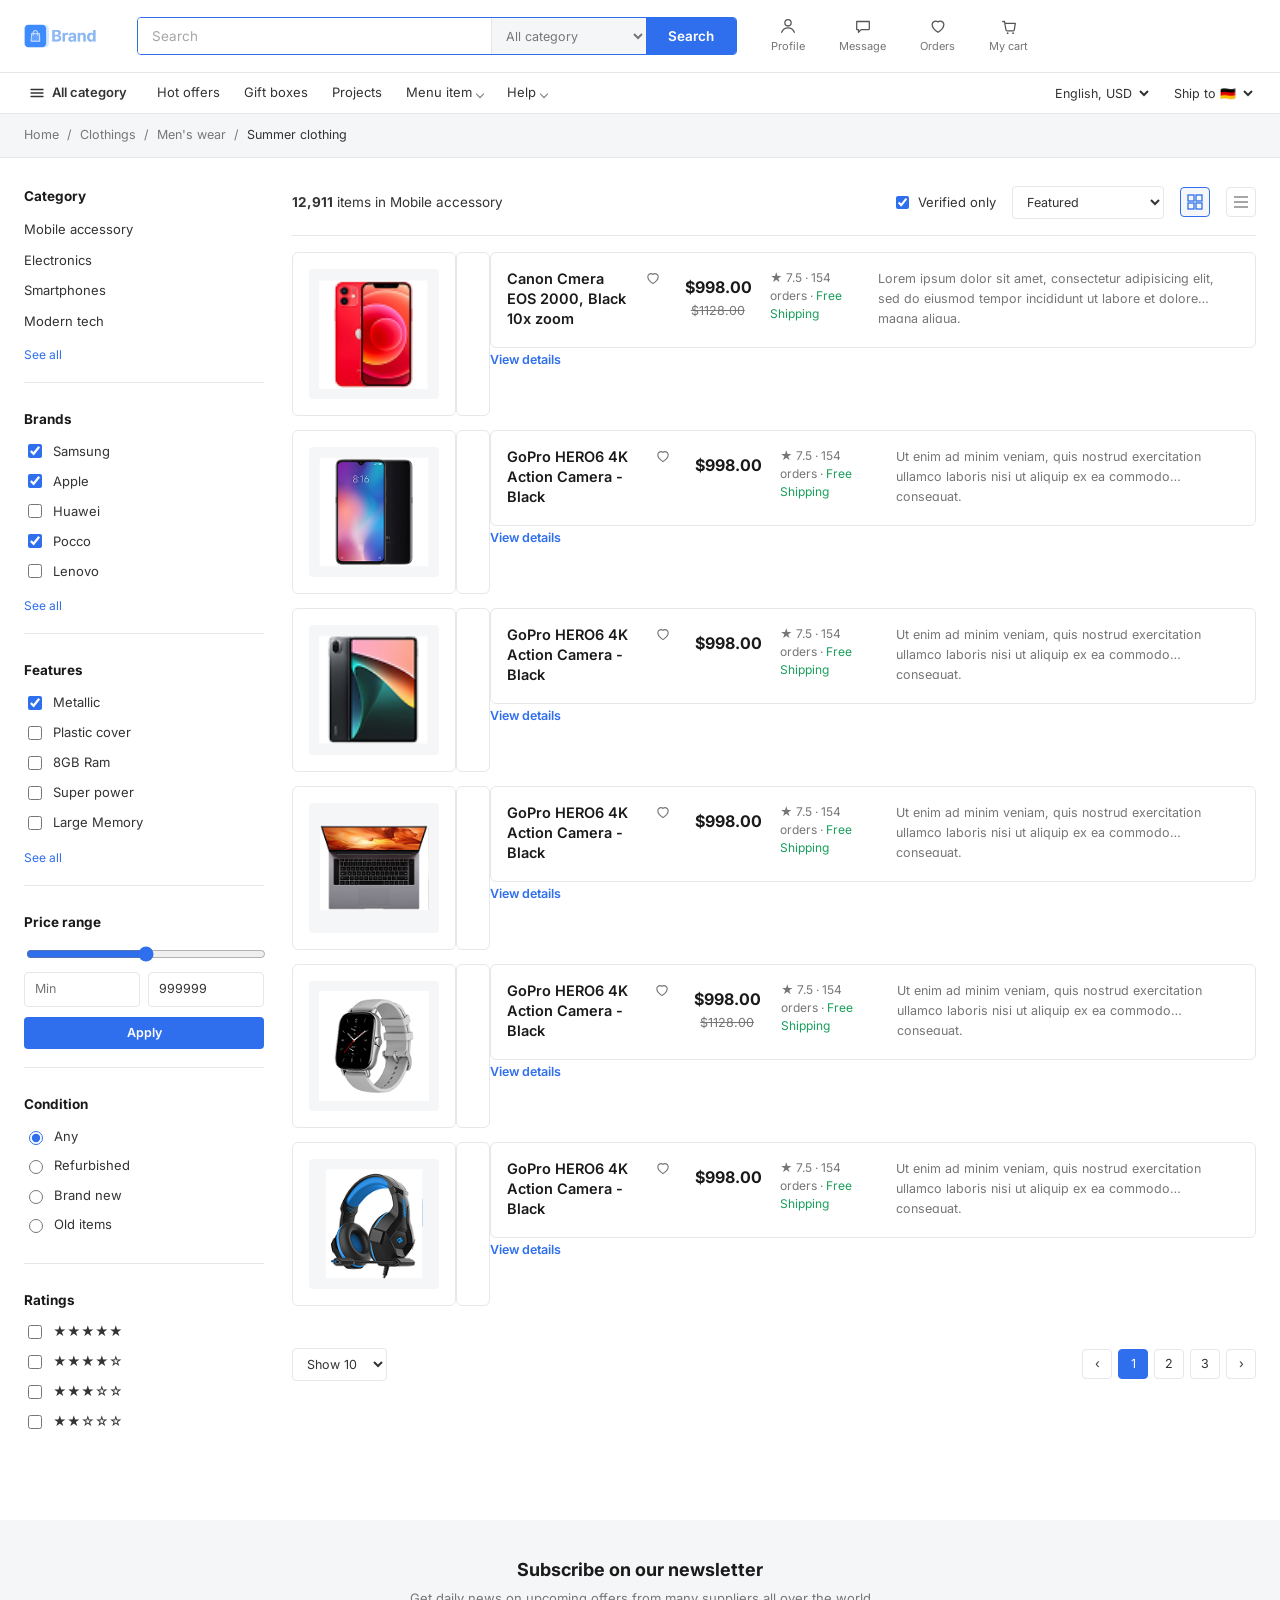
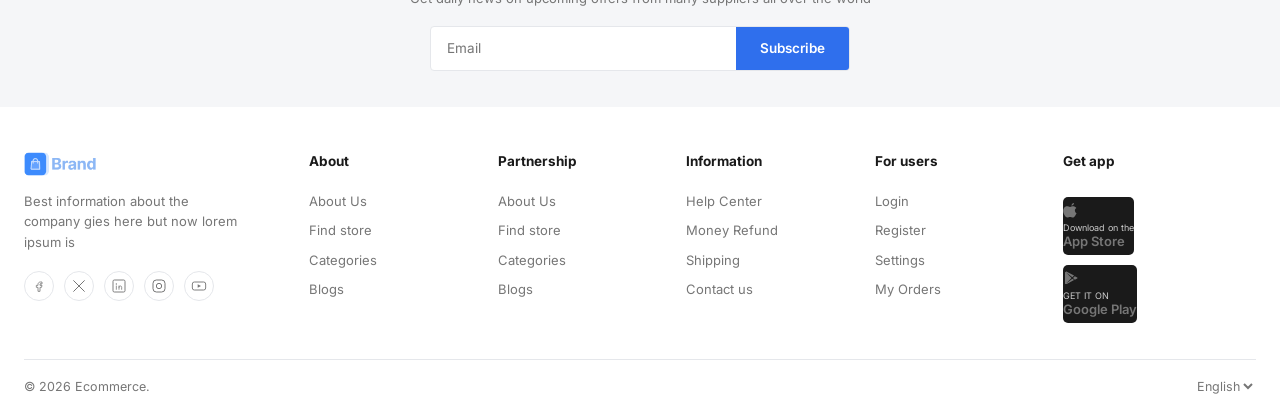
==== listing.html @ 930d9fb3 "my second upload from vs code" ====
<!DOCTYPE html>
<html lang="en">
<head>
  <meta charset="UTF-8" />
  <meta name="viewport" content="width=device-width, initial-scale=1.0" />
  <title>Mobile accessory — Brand</title>
  <link rel="preconnect" href="https://fonts.googleapis.com">
  <link rel="preconnect" href="https://fonts.gstatic.com" crossorigin>
  <link href="https://fonts.googleapis.com/css2?family=Inter:wght@400;500;600;700&display=swap" rel="stylesheet">
<link rel="stylesheet" href="css/reset.css" />
  <link rel="stylesheet" href="css/style.css" />
</head>
<body>

  <!-- ===================== HEADER ===================== -->
  <header class="site-header" id="siteHeader">

    <!-- Main bar: logo, search, account icons -->
    <div class="main-nav">
      <div class="container main-nav__inner">

        <a href="index.html" class="logo" aria-label="Brand home">
          <img src="assets/images/logo/logo.png" alt="Brand logo" class="logo__img" />
        </a>

        <form class="search-form" role="search" action="#" method="get">
          <input type="search" name="q" placeholder="Search" aria-label="Search products" />
          <select class="search-form__category" aria-label="Category">
            <option>All category</option>
            <option>Electronics</option>
            <option>Clothes and wear</option>
            <option>Home interiors</option>
            <option>Computer and tech</option>
          </select>
          <button type="submit" class="search-form__btn">Search</button>
        </form>

        <div class="nav-actions">
          <button class="account-link">
            <svg width="18" height="18" viewBox="0 0 20 20" fill="none"><circle cx="10" cy="6.5" r="3.5" stroke="currentColor" stroke-width="1.4"/><path d="M3 17c1.2-3.5 4-5 7-5s5.8 1.5 7 5" stroke="currentColor" stroke-width="1.4" stroke-linecap="round"/></svg>
            <span>Profile</span>
          </button>
          <button class="account-link">
            <svg width="18" height="18" viewBox="0 0 20 20" fill="none"><path d="M3 5h14v8a1 1 0 01-1 1H8l-3 3v-3H3V5z" stroke="currentColor" stroke-width="1.4" stroke-linejoin="round"/></svg>
            <span>Message</span>
          </button>
          <button class="account-link">
            <svg width="18" height="18" viewBox="0 0 20 20" fill="none"><path d="M10 17s-6.5-4.2-6.5-9A4 4 0 0110 5.5 4 4 0 0116.5 8c0 4.8-6.5 9-6.5 9z" stroke="currentColor" stroke-width="1.4" stroke-linejoin="round"/></svg>
            <span>Orders</span>
          </button>
          <button class="account-link">
            <svg width="18" height="18" viewBox="0 0 20 20" fill="none"><path d="M3 5h2l1.6 9.2a1.5 1.5 0 001.5 1.3h6.3a1.5 1.5 0 001.48-1.25L17 7H6" stroke="currentColor" stroke-width="1.4" stroke-linecap="round" stroke-linejoin="round"/><circle cx="8.5" cy="18" r="1" fill="currentColor"/><circle cx="14.5" cy="18" r="1" fill="currentColor"/></svg>
            <span>My cart</span>
          </button>

          <button class="hamburger" id="hamburgerBtn" aria-label="Open menu" aria-expanded="false">
            <span></span><span></span><span></span>
          </button>
        </div>

      </div>
    </div>

    <!-- Secondary bar: category menu, language, ship-to -->
    <div class="sub-nav">
      <div class="container sub-nav__inner">
        <nav class="sub-nav__left" aria-label="Secondary">
          <button class="all-category-btn">
            <svg width="14" height="14" viewBox="0 0 14 14" fill="none"><path d="M1 3.5h12M1 7h12M1 10.5h12" stroke="currentColor" stroke-width="1.3" stroke-linecap="round"/></svg>
            All category
          </button>
          <a href="#">Hot offers</a>
          <a href="#">Gift boxes</a>
          <a href="#">Projects</a>
          <a href="#" class="has-caret">Menu item</a>
          <a href="#" class="has-caret">Help</a>
        </nav>
        <div class="sub-nav__right">
          <select class="sub-nav__select" aria-label="Language and currency">
            <option>English, USD</option>
            <option>French, EUR</option>
            <option>Urdu, PKR</option>
          </select>
          <select class="sub-nav__select" aria-label="Ship to">
            <option>Ship to 🇩🇪</option>
            <option>Ship to 🇺🇸</option>
            <option>Ship to 🇵🇰</option>
          </select>
        </div>
      </div>
    </div>
  </header>

  <!-- Mobile / off-canvas menu -->
  <div class="mobile-menu" id="mobileMenu">
    <div class="mobile-menu__header">
      <img src="assets/images/logo/logo.png" alt="Brand logo" class="logo__img" />
      <button class="icon-btn" id="closeMobileMenu" aria-label="Close menu">
        <svg width="20" height="20" viewBox="0 0 20 20"><path d="M4 4l12 12M16 4L4 16" stroke="currentColor" stroke-width="1.6" stroke-linecap="round"/></svg>
      </button>
    </div>
    <nav class="mobile-menu__nav">
      <a href="#">All category</a>
      <a href="#">Hot offers</a>
      <a href="#">Gift boxes</a>
      <a href="#">Projects</a>
      <a href="#">Menu item</a>
      <a href="#">Help</a>
    </nav>
  </div>
  <div class="overlay" id="overlay"></div>

  <!-- ===================== BREADCRUMB ===================== -->
  <div class="breadcrumb-bar">
    <div class="container">
      <nav class="breadcrumb" aria-label="Breadcrumb">
        <a href="index.html">Home</a>
        <span>/</span>
        <a href="#">Clothings</a>
        <span>/</span>
        <a href="#">Men's wear</a>
        <span>/</span>
        <span class="is-current">Summer clothing</span>
      </nav>
    </div>
  </div>

  <!-- ===================== LISTING ===================== -->
  <main>
    <section class="listing">
      <div class="container listing__grid">

        <!-- ===== FILTER SIDEBAR ===== -->
        <aside class="filters">

          <div class="filter-group">
            <div class="filter-group__head">
              <h4>Category</h4>
            </div>
            <ul class="filter-list">
              <li><a href="#">Mobile accessory</a></li>
              <li><a href="#">Electronics</a></li>
              <li><a href="#">Smartphones</a></li>
              <li><a href="#">Modern tech</a></li>
            </ul>
            <a href="#" class="filter-seeall">See all</a>
          </div>

          <div class="filter-group">
            <div class="filter-group__head">
              <h4>Brands</h4>
            </div>
            <label class="filter-check"><input type="checkbox" checked /> Samsung</label>
            <label class="filter-check"><input type="checkbox" checked /> Apple</label>
            <label class="filter-check"><input type="checkbox" /> Huawei</label>
            <label class="filter-check"><input type="checkbox" checked /> Pocco</label>
            <label class="filter-check"><input type="checkbox" /> Lenovo</label>
            <a href="#" class="filter-seeall">See all</a>
          </div>

          <div class="filter-group">
            <div class="filter-group__head">
              <h4>Features</h4>
            </div>
            <label class="filter-check"><input type="checkbox" checked /> Metallic</label>
            <label class="filter-check"><input type="checkbox" /> Plastic cover</label>
            <label class="filter-check"><input type="checkbox" /> 8GB Ram</label>
            <label class="filter-check"><input type="checkbox" /> Super power</label>
            <label class="filter-check"><input type="checkbox" /> Large Memory</label>
            <a href="#" class="filter-seeall">See all</a>
          </div>

          <div class="filter-group">
            <div class="filter-group__head">
              <h4>Price range</h4>
            </div>
            <input type="range" class="filter-range" min="0" max="999999" />
            <div class="filter-price-inputs">
              <input type="text" placeholder="Min" />
              <input type="text" placeholder="Max" value="999999" />
            </div>
            <button class="btn btn--primary btn--block btn--sm">Apply</button>
          </div>

          <div class="filter-group">
            <div class="filter-group__head"><h4>Condition</h4></div>
            <label class="filter-radio"><input type="radio" name="condition" checked /> Any</label>
            <label class="filter-radio"><input type="radio" name="condition" /> Refurbished</label>
            <label class="filter-radio"><input type="radio" name="condition" /> Brand new</label>
            <label class="filter-radio"><input type="radio" name="condition" /> Old items</label>
          </div>

          <div class="filter-group">
            <div class="filter-group__head"><h4>Ratings</h4></div>
            <label class="filter-check"><input type="checkbox" /> ★★★★★</label>
            <label class="filter-check"><input type="checkbox" /> ★★★★☆</label>
            <label class="filter-check"><input type="checkbox" /> ★★★☆☆</label>
            <label class="filter-check"><input type="checkbox" /> ★★☆☆☆</label>
          </div>

        </aside>

        <!-- ===== RESULTS ===== -->
        <div class="listing__results">

          <div class="results-toolbar">
            <p class="results-toolbar__count"><strong>12,911</strong> items in Mobile accessory</p>
            <div class="results-toolbar__controls">
              <label class="results-toolbar__verified">
                <input type="checkbox" checked /> Verified only
              </label>
              <select class="results-toolbar__sort" aria-label="Sort by">
                <option>Featured</option>
                <option>Price: Low to High</option>
                <option>Price: High to Low</option>
                <option>Newest</option>
              </select>
              <button class="view-toggle view-toggle--active" aria-label="Grid view">
                <svg width="16" height="16" viewBox="0 0 16 16" fill="none"><rect x="1" y="1" width="6" height="6" stroke="currentColor" stroke-width="1.3"/><rect x="9" y="1" width="6" height="6" stroke="currentColor" stroke-width="1.3"/><rect x="1" y="9" width="6" height="6" stroke="currentColor" stroke-width="1.3"/><rect x="9" y="9" width="6" height="6" stroke="currentColor" stroke-width="1.3"/></svg>
              </button>
              <button class="view-toggle" aria-label="List view">
                <svg width="16" height="16" viewBox="0 0 16 16" fill="none"><line x1="1" y1="3" x2="15" y2="3" stroke="currentColor" stroke-width="1.3"/><line x1="1" y1="8" x2="15" y2="8" stroke="currentColor" stroke-width="1.3"/><line x1="1" y1="13" x2="15" y2="13" stroke="currentColor" stroke-width="1.3"/></svg>
              </button>
            </div>
          </div>

          <div class="listing-items">

<div class='card1'>
<div>
            <a href="product.html" class="listing-card">
              <img src="assets/images/products/tech/image-33.png" alt="Canon Cmera EOS 2000, Black 10x zoom" />
</div>


              <div class="listing-card__body">
                <div class="listing-card__top">
                  <h3>Canon Cmera EOS 2000, Black 10x zoom</h3>
                  <button class="wishlist-btn" aria-label="Save to wishlist">
                    <svg width="16" height="16" viewBox="0 0 20 20" fill="none"><path d="M10 17s-6.5-4.2-6.5-9A4 4 0 0110 5.5 4 4 0 0116.5 8c0 4.8-6.5 9-6.5 9z" stroke="currentColor" stroke-width="1.4"/></svg>
                  </button>
                </div>
                <p class="listing-card__price"><span class="now">$998.00</span> <span class="was">$1128.00</span></p>
                <p class="listing-card__meta">★ 7.5 · 154 orders · <span class="free-ship">Free Shipping</span></p>
                <p class="listing-card__desc">Lorem ipsum dolor sit amet, consectetur adipisicing elit, sed do eiusmod tempor incididunt ut labore et dolore magna aliqua.</p>
                <a href="product.html" class="listing-card__link">View details</a>
              </div>
            </a>
</div>



<div class='card1'>
<div>

            <a href="product.html" class="listing-card">
              <img src="assets/images/products/tech/image-23.png" alt="GoPro HERO6 4K Action Camera - Black" />

</div>
              <div class="listing-card__body">
                <div class="listing-card__top">
                  <h3>GoPro HERO6 4K Action Camera - Black</h3>
                  <button class="wishlist-btn" aria-label="Save to wishlist">
                    <svg width="16" height="16" viewBox="0 0 20 20" fill="none"><path d="M10 17s-6.5-4.2-6.5-9A4 4 0 0110 5.5 4 4 0 0116.5 8c0 4.8-6.5 9-6.5 9z" stroke="currentColor" stroke-width="1.4"/></svg>
                  </button>
                </div>
                <p class="listing-card__price"><span class="now">$998.00</span></p>
                <p class="listing-card__meta">★ 7.5 · 154 orders · <span class="free-ship">Free Shipping</span></p>
                <p class="listing-card__desc">Ut enim ad minim veniam, quis nostrud exercitation ullamco laboris nisi ut aliquip ex ea commodo consequat.</p>
                <a href="product.html" class="listing-card__link">View details</a>
              </div>
            </a>

</div>


<div class='card1'>
<div>
            <a href="product.html" class="listing-card">
              <img src="assets/images/products/tech/image-32.png" alt="GoPro HERO6 4K Action Camera - Black" />

</div>
              <div class="listing-card__body">
                <div class="listing-card__top">
                  <h3>GoPro HERO6 4K Action Camera - Black</h3>
                  <button class="wishlist-btn" aria-label="Save to wishlist">
                    <svg width="16" height="16" viewBox="0 0 20 20" fill="none"><path d="M10 17s-6.5-4.2-6.5-9A4 4 0 0110 5.5 4 4 0 0116.5 8c0 4.8-6.5 9-6.5 9z" stroke="currentColor" stroke-width="1.4"/></svg>
                  </button>
                </div>
                <p class="listing-card__price"><span class="now">$998.00</span></p>
                <p class="listing-card__meta">★ 7.5 · 154 orders · <span class="free-ship">Free Shipping</span></p>
                <p class="listing-card__desc">Ut enim ad minim veniam, quis nostrud exercitation ullamco laboris nisi ut aliquip ex ea commodo consequat.</p>
                <a href="product.html" class="listing-card__link">View details</a>
              </div>
            </a>

</div>


<div class='card1'>
<div>

            <a href="product.html" class="listing-card">
              <img src="assets/images/products/tech/image-34.png" alt="GoPro HERO6 4K Action Camera - Black" />

</div>
              <div class="listing-card__body">
                <div class="listing-card__top">
                  <h3>GoPro HERO6 4K Action Camera - Black</h3>
                  <button class="wishlist-btn" aria-label="Save to wishlist">
                    <svg width="16" height="16" viewBox="0 0 20 20" fill="none"><path d="M10 17s-6.5-4.2-6.5-9A4 4 0 0110 5.5 4 4 0 0116.5 8c0 4.8-6.5 9-6.5 9z" stroke="currentColor" stroke-width="1.4"/></svg>
                  </button>
                </div>
                <p class="listing-card__price"><span class="now">$998.00</span></p>
                <p class="listing-card__meta">★ 7.5 · 154 orders · <span class="free-ship">Free Shipping</span></p>
                <p class="listing-card__desc">Ut enim ad minim veniam, quis nostrud exercitation ullamco laboris nisi ut aliquip ex ea commodo consequat.</p>
                <a href="product.html" class="listing-card__link">View details</a>
              </div>
            </a>

        </div>


        <div class='card1'>
<div>

            <a href="product.html" class="listing-card">
              <img src="assets/images/products/tech/8.png" alt="GoPro HERO6 4K Action Camera - Black" />

              </div>
              <div class="listing-card__body">
                <div class="listing-card__top">
                  <h3>GoPro HERO6 4K Action Camera - Black</h3>
                  <button class="wishlist-btn" aria-label="Save to wishlist">
                    <svg width="16" height="16" viewBox="0 0 20 20" fill="none"><path d="M10 17s-6.5-4.2-6.5-9A4 4 0 0110 5.5 4 4 0 0116.5 8c0 4.8-6.5 9-6.5 9z" stroke="currentColor" stroke-width="1.4"/></svg>
                  </button>
                </div>
                <p class="listing-card__price"><span class="now">$998.00</span> <span class="was">$1128.00</span></p>
                <p class="listing-card__meta">★ 7.5 · 154 orders · <span class="free-ship">Free Shipping</span></p>
                <p class="listing-card__desc">Ut enim ad minim veniam, quis nostrud exercitation ullamco laboris nisi ut aliquip ex ea commodo consequat.</p>
                <a href="product.html" class="listing-card__link">View details</a>
              </div>
            </a>
            </div>

            <div class='card1'>
<div>

            <a href="product.html" class="listing-card">
              <img src="assets/images/products/tech/image-29.png" alt="GoPro HERO6 4K Action Camera - Black" />
              </div>
              <div class="listing-card__body">
                <div class="listing-card__top">
                  <h3>GoPro HERO6 4K Action Camera - Black</h3>
                  <button class="wishlist-btn" aria-label="Save to wishlist">
                    <svg width="16" height="16" viewBox="0 0 20 20" fill="none"><path d="M10 17s-6.5-4.2-6.5-9A4 4 0 0110 5.5 4 4 0 0116.5 8c0 4.8-6.5 9-6.5 9z" stroke="currentColor" stroke-width="1.4"/></svg>
                  </button>
                </div>
                <p class="listing-card__price"><span class="now">$998.00</span></p>
                <p class="listing-card__meta">★ 7.5 · 154 orders · <span class="free-ship">Free Shipping</span></p>
                <p class="listing-card__desc">Ut enim ad minim veniam, quis nostrud exercitation ullamco laboris nisi ut aliquip ex ea commodo consequat.</p>
                <a href="product.html" class="listing-card__link">View details</a>
              </div>
            </a>

          </div>

          <nav class="pagination" aria-label="Pagination">
            <select class="pagination__show" aria-label="Items per page">
              <option>Show 10</option>
              <option>Show 20</option>
              <option>Show 50</option>
            </select>
            <div class="pagination__pages">
              <button aria-label="Previous page">&lsaquo;</button>
              <button class="is-active">1</button>
              <button>2</button>
              <button>3</button>
              <button aria-label="Next page">&rsaquo;</button>
            </div>
          </nav>

        </div>

      </div>
    </section>
  </main>

  <!-- ===================== FOOTER ===================== -->
  <footer class="site-footer">

    <div class="newsletter-band">
      <div class="container newsletter-band__inner">
        <h3>Subscribe on our newsletter</h3>
        <p>Get daily news on upcoming offers from many suppliers all over the world</p>
        <form class="newsletter-form" action="#" method="post">
          <input type="email" name="email" placeholder="Email" aria-label="Email address" required />
          <button type="submit">Subscribe</button>
        </form>
      </div>
    </div>

    <div class="container">
      <div class="footer-grid">

        <div class="footer-col footer-col--brand">
          <img src="assets/images/logo/logo.png" alt="Brand logo" class="logo__img" />
          <p>Best information about the company gies here but now lorem ipsum is</p>
          <div class="social-row">
            <a href="#" aria-label="Facebook">
              <svg width="16" height="16" viewBox="0 0 24 24" fill="none"><path d="M14 9h2.5V6H14c-1.93 0-3.5 1.57-3.5 3.5V11H8v3h2.5v6h3v-6h2.3l.7-3h-3v-1.5c0-.55.45-1 1-1z" stroke="currentColor" stroke-width="1.2" stroke-linejoin="round"/></svg>
            </a>
            <a href="#" aria-label="Twitter">
              <svg width="16" height="16" viewBox="0 0 24 24" fill="none"><path d="M4 4l16 16M20 4L4 20" stroke="currentColor" stroke-width="1.5" stroke-linecap="round"/></svg>
            </a>
            <a href="#" aria-label="LinkedIn">
              <svg width="16" height="16" viewBox="0 0 24 24" fill="none"><rect x="3" y="3" width="18" height="18" rx="2" stroke="currentColor" stroke-width="1.4"/><circle cx="8" cy="9" r="1" fill="currentColor"/><path d="M8 12v5M12 12v5M12 14c0-1.5 1-2 2-2s2 .5 2 2v3" stroke="currentColor" stroke-width="1.2" stroke-linecap="round"/></svg>
            </a>
            <a href="#" aria-label="Instagram">
              <svg width="16" height="16" viewBox="0 0 24 24" fill="none"><rect x="3" y="3" width="18" height="18" rx="5" stroke="currentColor" stroke-width="1.5"/><circle cx="12" cy="12" r="4" stroke="currentColor" stroke-width="1.5"/></svg>
            </a>
            <a href="#" aria-label="YouTube">
              <svg width="16" height="16" viewBox="0 0 24 24" fill="none"><rect x="2" y="6" width="20" height="12" rx="3" stroke="currentColor" stroke-width="1.4"/><path d="M10 9.5l5 2.5-5 2.5z" fill="currentColor"/></svg>
            </a>
          </div>
        </div>

        <div class="footer-col">
          <h4>About</h4>
          <a href="#">About Us</a>
          <a href="#">Find store</a>
          <a href="#">Categories</a>
          <a href="#">Blogs</a>
        </div>

        <div class="footer-col">
          <h4>Partnership</h4>
          <a href="#">About Us</a>
          <a href="#">Find store</a>
          <a href="#">Categories</a>
          <a href="#">Blogs</a>
        </div>

        <div class="footer-col">
          <h4>Information</h4>
          <a href="#">Help Center</a>
          <a href="#">Money Refund</a>
          <a href="#">Shipping</a>
          <a href="#">Contact us</a>
        </div>

        <div class="footer-col">
          <h4>For users</h4>
          <a href="#">Login</a>
          <a href="#">Register</a>
          <a href="#">Settings</a>
          <a href="#">My Orders</a>
        </div>

        <div class="footer-col footer-col--app">
          <h4>Get app</h4>
          <a href="#" class="app-badge">
            <svg width="16" height="16" viewBox="0 0 24 24" fill="currentColor"><path d="M16.5 1.5c.1 1-.3 2-1 2.7-.6.8-1.7 1.4-2.7 1.3-.1-1 .4-2 1-2.7.7-.8 1.8-1.3 2.7-1.3zM20 17.4c-.5 1.2-.8 1.7-1.5 2.7-1 1.5-2.3 3.3-4 3.3-1.5 0-1.9-1-3.9-1s-2.5 1-4 1c-1.7 0-3-1.7-4-3.1-2.7-4-3-8.6-1.3-11.1 1.2-1.8 3-2.8 4.8-2.8 1.8 0 3 1 4.5 1s2.5-1.2 4.7-1c1.4.1 3.6.6 4.8 2.7-3.4 1.9-2.9 6.4.9 8.3z"/></svg>
            <div><span>Download on the</span><strong>App Store</strong></div>
          </a>
          <a href="#" class="app-badge">
            <svg width="16" height="16" viewBox="0 0 24 24" fill="currentColor"><path d="M3.6 2.6c-.4.3-.6.8-.6 1.4v16c0 .6.2 1.1.6 1.4l9.2-9.4-9.2-9.4zM15 12l2.7-2.7 3.6 2c.7.4.7 1 0 1.4l-3.6 2L15 12zM4.3 3.3L14 11l2.6-2.6L5.7 2.6c-.5-.3-1-.2-1.4.2v.5zM4.3 20.7c.4.4.9.5 1.4.2l10.9-5.8L14 13l-9.7 7.7z"/></svg>
            <div><span>GET IT ON</span><strong>Google Play</strong></div>
          </a>
        </div>

      </div>

      <div class="footer-bottom">
        <p>&copy; 2026 Ecommerce.</p>
        <select class="footer-bottom__lang" aria-label="Language">
          <option>English</option>
          <option>French</option>
          <option>Urdu</option>
        </select>
      </div>
    </div>

  </footer>

  <script src="js/main.js"></script>
</body>
</html>
---- css/style.css ----
/* =====================================================
   DESIGN TOKENS — matched to Figma (blue B2B marketplace style)
===================================================== */
:root {
  --color-blue:        #2F6FED;   /* primary brand blue */
  --color-blue-dark:    #1F54C2;
  --color-ink:           #1A1A1A;
  --color-text:           #333333;
  --color-muted:            #767676;
  --color-line:              #E5E7EB;
  --color-bg:                  #FFFFFF;
  --color-bg-soft:               #F5F6F8;
  --color-orange:                  #FF7A30;

  --font-body: 'Inter', -apple-system, BlinkMacSystemFont, sans-serif;

  --container-w: 1280px;
}

body {
  font-family: var(--font-body);
  background: var(--color-bg);
  color: var(--color-text);
  font-size: 14px;
  line-height: 1.5;
}

.container {
  max-width: var(--container-w);
  margin: 0 auto;
  padding: 0 24px;
}

/* =====================================================
   HEADER — MAIN BAR
===================================================== */
.site-header {
  position: sticky;
  top: 0;
  z-index: 100;
  background: var(--color-bg);
}

.main-nav {
  border-bottom: 1px solid var(--color-line);
}
.main-nav__inner {
  height: 72px;
  display: flex;
  align-items: center;
  gap: 28px;
}

.logo__img { height: 26px; width: auto; display: block; }

/* Search form — logo-attached pill: input | category select | search button */
.search-form {
  flex: 1;
  max-width: 600px;
  display: flex;
  align-items: stretch;
  height: 38px;
  border: 1.5px solid var(--color-blue);
  border-radius: 4px;
  overflow: hidden;
}
.search-form input {
  flex: 1;
  padding: 0 14px;
  border: none;
  font-size: 13.5px;
  background: var(--color-bg);
}
.search-form input::placeholder { color: #A6A6A6; }
.search-form__category {
  border: none;
  border-left: 1px solid var(--color-line);
  background: var(--color-bg-soft);
  padding: 0 10px;
  font-size: 12.5px;
  color: var(--color-muted);
  min-width: 110px;
}
.search-form__btn {
  background: var(--color-blue);
  color: #fff;
  font-weight: 600;
  font-size: 13.5px;
  padding: 0 22px;
  transition: background 0.15s;
}
.search-form__btn:hover { background: var(--color-blue-dark); }

/* Account icons row */
.nav-actions {
  display: flex;
  align-items: center;
  gap: 22px;
  flex-shrink: 0;
}
.account-link {
  display: flex;
  flex-direction: column;
  align-items: center;
  gap: 3px;
  color: var(--color-text);
}
.account-link svg { color: #555; }
.account-link span {
  font-size: 11px;
  color: var(--color-muted);
  white-space: nowrap;
}
.account-link:hover svg,
.account-link:hover span { color: var(--color-blue); }

.hamburger {
  display: none;
  flex-direction: column;
  justify-content: center;
  gap: 5px;
  width: 32px;
  height: 32px;
}
.hamburger span {
  display: block;
  width: 20px;
  height: 1.6px;
  background: var(--color-ink);
  margin: 0 auto;
}

/* =====================================================
   HEADER — SUB NAV (category bar)
===================================================== */
.sub-nav {
  background: var(--color-bg);
  border-bottom: 1px solid var(--color-line);
}
.sub-nav__inner {
  height: 40px;
  display: flex;
  align-items: center;
  justify-content: space-between;
}
.sub-nav__left {
  display: flex;
  align-items: center;
  gap: 24px;
}
.all-category-btn {
  display: flex;
  align-items: center;
  gap: 8px;
  font-size: 13px;
  font-weight: 600;
  color: var(--color-text);
}
.sub-nav__left a {
  font-size: 13px;
  color: var(--color-text);
  transition: color 0.15s;
}
.sub-nav__left a:hover { color: var(--color-blue); }
.has-caret::after {
  content: '';
  display: inline-block;
  width: 6px;
  height: 6px;
  border-right: 1.4px solid var(--color-muted);
  border-bottom: 1.4px solid var(--color-muted);
  transform: rotate(45deg);
  margin-left: 5px;
}

.sub-nav__right { display: flex; align-items: center; gap: 18px; }
.sub-nav__select {
  font-size: 12.5px;
  color: var(--color-text);
  background: transparent;
  padding-right: 4px;
}

/* =====================================================
   MOBILE MENU
===================================================== */
.mobile-menu {
  position: fixed;
  top: 0;
  right: 0;
  height: 100%;
  width: 300px;
  max-width: 84vw;
  background: var(--color-bg);
  z-index: 200;
  transform: translateX(100%);
  transition: transform 0.28s ease;
  display: flex;
  flex-direction: column;
}
.mobile-menu.is-open { transform: translateX(0); }
.mobile-menu__header {
  display: flex;
  align-items: center;
  justify-content: space-between;
  padding: 18px 22px;
  border-bottom: 1px solid var(--color-line);
}
.mobile-menu__nav { display: flex; flex-direction: column; padding: 8px 22px; }
.mobile-menu__nav a {
  padding: 14px 0;
  border-bottom: 1px solid var(--color-line);
  font-size: 15px;
  font-weight: 500;
  color: var(--color-text);
}
.icon-btn {
  width: 34px; height: 34px;
  display: flex; align-items: center; justify-content: center;
  border-radius: 50%;
}
.icon-btn:hover { background: var(--color-bg-soft); }

.overlay {
  position: fixed;
  inset: 0;
  background: rgba(0,0,0,0.4);
  z-index: 150;
  opacity: 0;
  visibility: hidden;
  transition: opacity 0.25s;
}
.overlay.is-visible { opacity: 1; visibility: visible; }

/* =====================================================
   BUTTONS (shared)
===================================================== */
.btn {
  display: inline-flex;
  align-items: center;
  justify-content: center;
  font-size: 13px;
  font-weight: 600;
  padding: 10px 20px;
  border-radius: 4px;
  transition: background 0.15s, opacity 0.15s;
  cursor: pointer;
}
.btn--block { width: 100%; }
.btn--sm { padding: 7px 16px; font-size: 12.5px; }
.btn--primary { background: var(--color-blue); color: #fff; }
.btn--primary:hover { background: var(--color-blue-dark); }
.btn--dark { background: var(--color-ink); color: #fff; }
.btn--dark:hover { opacity: 0.85; }
.btn--outline { background: #fff; color: var(--color-text); border: 1px solid var(--color-line); }
.btn--outline:hover { border-color: var(--color-blue); color: var(--color-blue); }

/* =====================================================
   HERO
===================================================== */
.hero { padding: 24px 0; background: var(--color-bg); }
.hero__grid {
  display: grid;
  grid-template-columns: 220px 1fr 220px;
  gap: 16px;
}

.hero__categories {
  border: 1px solid var(--color-line);
  border-radius: 6px;
  padding: 6px 0;
}
.hero__categories li {
  padding: 9px 16px;
  font-size: 13px;
  color: var(--color-text);
  cursor: pointer;
}
.hero__categories li:hover,
.hero__categories li.is-active {
  background: var(--color-bg-soft);
  color: var(--color-blue);
  font-weight: 500;
}

.hero__banner {
  position: relative;
  border-radius: 6px;
  overflow: hidden;
  background: #BFE9D9;
  min-height: 340px;
  display: flex;
  align-items: center;
}
.hero__banner-text {
  position: relative;
  z-index: 2;
  padding: 0 0 0 36px;
  max-width: 280px;
}
.hero__eyebrow { font-size: 14px; color: var(--color-text); margin-bottom: 2px; }
.hero__banner-text h1 {
  font-size: 26px;
  font-weight: 700;
  color: var(--color-ink);
  margin-bottom: 18px;
}
.hero__banner-img {
  position: absolute;
  right: 0;
  top: 0;
  height: 100%;
  width: 60%;
  object-fit: cover;
}

.hero__side { display: flex; flex-direction: column; gap: 14px; }
.hero__welcome {
  border: 1px solid var(--color-line);
  border-radius: 6px;
  padding: 16px;
  display: flex;
  flex-direction: column;
  gap: 8px;
}
.hero__welcome p { font-size: 13px; margin-bottom: 4px; color: var(--color-text); }
.hero__promo {
  border-radius: 6px;
  padding: 16px;
  flex: 1;
  display: flex;
  align-items: center;
  color: #fff;
  font-size: 13px;
  font-weight: 600;
}
.hero__promo--orange { background: var(--color-orange); }
.hero__promo--teal { background: #2BB3A6; }

/* =====================================================
   DEALS & OFFERS
===================================================== */
.deals { padding: 36px 0; border-top: 1px solid var(--color-line); }
.deals__grid {
  display: grid;
  grid-template-columns: 200px repeat(5, 1fr);
  gap: 16px;
  align-items: start;
}
.deals__heading h2 { font-size: 17px; font-weight: 700; color: var(--color-ink); }
.deals__heading p { font-size: 12px; color: var(--color-muted); margin-bottom: 14px; }
.countdown { display: flex; gap: 6px; }
.countdown div {
  background: var(--color-ink);
  color: #fff;
  border-radius: 4px;
  padding: 6px 8px;
  text-align: center;
  min-width: 38px;
}
.countdown span { display: block; font-size: 13px; font-weight: 700; }
.countdown small { font-size: 9px; color: #ccc; }

.deal-card {
  border: 1px solid var(--color-line);
  border-radius: 6px;
  padding: 14px;
  text-align: center;
  transition: box-shadow 0.15s, border-color 0.15s;
}
.deal-card:hover { box-shadow: 0 6px 18px rgba(0,0,0,0.06); border-color: var(--color-blue); }
.deal-card img { width: 100%; height: 90px; object-fit: contain; margin-bottom: 10px; }
.deal-card__name { font-size: 12.5px; color: var(--color-text); margin-bottom: 4px; }
.deal-card__off { font-size: 12px; font-weight: 700; color: #E0463E; }

/* =====================================================
   CATEGORY BLOCKS (Home & outdoor / Consumer electronics)
===================================================== */
.category-block { padding: 20px 0; }
.category-block__grid {
  display: grid;
  grid-template-columns: 200px repeat(4, 1fr);
  grid-template-rows: repeat(2, 1fr);
  gap: 14px;
}
.category-block__intro {
  grid-row: 1 / 3;
  border-radius: 6px;
  padding: 20px;
  display: flex;
  flex-direction: column;
  justify-content: space-between;
  position: relative;
}
.category-block__intro--tan { background-color: #EFE6D8; }
.category-block__intro--lavender { background-color: #E8E3F5; }
.category-block__intro h3 {
  font-size: 18px;
  font-weight: 700;
  color: var(--color-ink);
  line-height: 1.3;
}
.category-block__intro .btn { width: fit-content; }

.mini-card {
  border: 1px solid var(--color-line);
  border-radius: 6px;
  padding: 12px;
  display: flex;
  align-items: center;
  gap: 10px;
}
.mini-card:hover { border-color: var(--color-blue); }
.mini-card img { width: 44px; height: 44px; object-fit: contain; flex-shrink: 0; }
.mini-card p { font-size: 12.5px; color: var(--color-text); margin-bottom: 2px; }
.mini-card span { font-size: 11px; color: var(--color-muted); }

/* =====================================================
   SUPPLIER CTA
===================================================== */
.supplier-cta {
  margin: 36px 0;
  background: linear-gradient(120deg, #2F6FED, #18C7C7);
  border-radius: 8px;
  overflow: hidden;
}
.supplier-cta__grid {
  display: grid;
  grid-template-columns: 1fr 360px;
  gap: 32px;
  align-items: center;
  padding: 44px 0;
}
.supplier-cta__text h2 {
  color: #fff;
  font-size: 24px;
  font-weight: 700;
  line-height: 1.35;
  margin-bottom: 12px;
}
.supplier-cta__text p {
  color: rgba(255,255,255,0.85);
  font-size: 13.5px;
  max-width: 380px;
}
.supplier-cta__form {
  background: #fff;
  border-radius: 6px;
  padding: 20px;
  display: flex;
  flex-direction: column;
  gap: 10px;
}
.supplier-cta__form h4 { font-size: 14px; font-weight: 700; margin-bottom: 4px; }
.supplier-cta__form input,
.supplier-cta__form textarea,
.supplier-cta__form select {
  border: 1px solid var(--color-line);
  border-radius: 4px;
  padding: 9px 12px;
  font-size: 13px;
  width: 100%;
}
.supplier-cta__form-row { display: grid; grid-template-columns: 1fr 100px; gap: 8px; }

/* =====================================================
   RECOMMENDED ITEMS / PRODUCT GRID
===================================================== */
.recommended { padding: 20px 0 40px; }
.recommended h2 { font-size: 18px; font-weight: 700; margin-bottom: 18px; color: var(--color-ink); }
.product-grid {
  display: grid;
  grid-template-columns: repeat(5, 1fr);
  gap: 16px;
}
.product-card {
  border: 1px solid var(--color-line);
  border-radius: 6px;
  overflow: hidden;
  display: block;
  transition: box-shadow 0.15s, border-color 0.15s;
}
.product-card:hover { box-shadow: 0 8px 20px rgba(0,0,0,0.07); border-color: var(--color-blue); }
.product-card img {
  width: 100%;
  height: 150px;
  object-fit: contain;
  background: var(--color-bg-soft);
  padding: 10px;
}
.product-card__price { font-size: 14px; font-weight: 700; color: var(--color-ink); padding: 10px 12px 2px; }
.product-card__name {
  font-size: 12px;
  color: var(--color-muted);
  padding: 0 12px 14px;
  line-height: 1.4;
}

/* =====================================================
   EXTRA SERVICES
===================================================== */
.extra-services { padding: 10px 0 40px; }
.extra-services h2 { font-size: 18px; font-weight: 700; margin-bottom: 18px; color: var(--color-ink); }
.service-grid {
  display: grid;
  grid-template-columns: repeat(4, 1fr);
  gap: 16px;
}
.service-card { position: relative; border-radius: 6px; overflow: hidden; display: block; }
.service-card img { width: 100%; height: 140px; object-fit: cover; display: block; }
.service-card p {
  position: absolute;
  inset: 0;
  display: flex;
  align-items: flex-end;
  padding: 14px;
  color: #fff;
  font-size: 13px;
  font-weight: 600;
  background: linear-gradient(180deg, rgba(0,0,0,0) 40%, rgba(0,0,0,0.55));
}

/* =====================================================
   SUPPLIERS BY REGION
===================================================== */
.suppliers-region { padding: 10px 0 50px; }
.suppliers-region h2 { font-size: 18px; font-weight: 700; margin-bottom: 16px; color: var(--color-ink); }
.region-grid {
  display: grid;
  grid-template-columns: repeat(5, 1fr);
  gap: 12px 24px;
}
.region-grid a {
  display: flex;
  align-items: center;
  gap: 8px;
  font-size: 13px;
  color: var(--color-text);
}
.region-grid a:hover { color: var(--color-blue); }
.flag { font-size: 16px; }

/* =====================================================
   BREADCRUMB
===================================================== */
.breadcrumb-bar {
  border-bottom: 1px solid var(--color-line);
  background: var(--color-bg-soft);
}
.breadcrumb {
  display: flex;
  align-items: center;
  gap: 8px;
  padding: 12px 0;
  font-size: 12.5px;
  color: var(--color-muted);
}
.breadcrumb a { color: var(--color-muted); }
.breadcrumb a:hover { color: var(--color-blue); }
.breadcrumb .is-current { color: var(--color-text); }

/* =====================================================
   LISTING LAYOUT
===================================================== */
.listing { padding: 28px 0 60px; }
.listing__grid {
  display: grid;
  grid-template-columns: 240px 1fr;
  gap: 28px;
  align-items: start;
}

/* ----- Filter sidebar ----- */
.filters {
  display: flex;
  flex-direction: column;
  gap: 26px;
}
.filter-group {
  padding-bottom: 18px;
  border-bottom: 1px solid var(--color-line);
}
.filter-group:last-child { border-bottom: none; }
.filter-group__head h4 {
  font-size: 13.5px;
  font-weight: 700;
  color: var(--color-ink);
  margin-bottom: 12px;
}
.filter-list li { margin-bottom: 9px; }
.filter-list a { font-size: 13px; color: var(--color-text); }
.filter-list a:hover { color: var(--color-blue); }
.filter-seeall {
  display: inline-block;
  font-size: 12px;
  color: var(--color-blue);
  margin-top: 6px;
}

.filter-check, .filter-radio {
  display: flex;
  align-items: center;
  gap: 8px;
  font-size: 13px;
  color: var(--color-text);
  margin-bottom: 10px;
  cursor: pointer;
}
.filter-check input, .filter-radio input { accent-color: var(--color-blue); width: 14px; height: 14px; }

.filter-range { width: 100%; accent-color: var(--color-blue); margin-bottom: 10px; }
.filter-price-inputs { display: flex; gap: 8px; margin-bottom: 10px; }
.filter-price-inputs input {
  width: 100%;
  border: 1px solid var(--color-line);
  border-radius: 4px;
  padding: 7px 10px;
  font-size: 12.5px;
}

/* ----- Results toolbar ----- */
.results-toolbar {
  display: flex;
  align-items: center;
  justify-content: space-between;
  padding-bottom: 16px;
  margin-bottom: 16px;
  border-bottom: 1px solid var(--color-line);
}
.results-toolbar__count { font-size: 13.5px; color: var(--color-text); }
.results-toolbar__controls { display: flex; align-items: center; gap: 16px; }
.results-toolbar__verified {
  display: flex;
  align-items: center;
  gap: 6px;
  font-size: 13px;
  color: var(--color-text);
}
.results-toolbar__verified input { accent-color: var(--color-blue); }
.results-toolbar__sort {
  border: 1px solid var(--color-line);
  border-radius: 4px;
  padding: 7px 10px;
  font-size: 12.5px;
}
.view-toggle {
  width: 30px; height: 30px;
  display: flex; align-items: center; justify-content: center;
  border: 1px solid var(--color-line);
  border-radius: 4px;
  color: var(--color-muted);
}
.view-toggle--active { background: var(--color-bg-soft); color: var(--color-blue); border-color: var(--color-blue); }

/* ----- Listing cards (horizontal layout) ----- */

.listing-items { display: flex; flex-direction: column; gap: 14px; }
.listing-card {
  display: flex;
  gap: 18px;
  border: 1px solid var(--color-line);
  border-radius: 6px;
  padding: 16px;
  transition: box-shadow 0.15s, border-color 0.15s;
}
.listing-card:hover { box-shadow: 0 8px 20px rgba(0,0,0,0.06); border-color: var(--color-blue); }
.listing-card img {
  width: 130px;
  height: 130px;
  object-fit: contain;
  background: var(--color-bg-soft);
  border-radius: 4px;
  padding: 10px;
  flex-shrink: 0;
}
.listing-card__body { flex: 1; min-width: 0; }
.listing-card__top {
  display: flex;
  align-items: flex-start;
  justify-content: space-between;
  gap: 12px;
}
.listing-card__top h3 {
  font-size: 14.5px;
  font-weight: 600;
  color: var(--color-ink);
  line-height: 1.4;
}
.wishlist-btn { color: var(--color-muted); flex-shrink: 0; }
.wishlist-btn:hover { color: var(--color-blue); }
.listing-card__price { margin: 6px 0 4px; }
.listing-card__price .now { font-size: 16px; font-weight: 700; color: var(--color-ink); }
.listing-card__price .was { font-size: 12.5px; color: var(--color-muted); text-decoration: line-through; margin-left: 6px; }
.listing-card__meta { font-size: 12px; color: var(--color-muted); margin-bottom: 8px; }
.free-ship { color: #1A9E5C; }
.listing-card__desc {
  font-size: 12.5px;
  color: var(--color-muted);
  line-height: 1.6;
  margin-bottom: 8px;
  display: -webkit-box;
  -webkit-line-clamp: 2;
  -webkit-box-orient: vertical;
  overflow: hidden;
}
.listing-card__link { font-size: 12.5px; color: var(--color-blue); font-weight: 600; }

/* ----- Pagination ----- */
.pagination {
  display: flex;
  align-items: center;
  justify-content: space-between;
  margin-top: 28px;
}
.pagination__show {
  border: 1px solid var(--color-line);
  border-radius: 4px;
  padding: 7px 10px;
  font-size: 12.5px;
}
.pagination__pages { display: flex; gap: 6px; }
.pagination__pages button {
  width: 30px; height: 30px;
  border: 1px solid var(--color-line);
  border-radius: 4px;
  font-size: 12.5px;
  color: var(--color-text);
}
.pagination__pages button:hover { border-color: var(--color-blue); color: var(--color-blue); }
.pagination__pages button.is-active { background: var(--color-blue); border-color: var(--color-blue); color: #fff; }

/* =====================================================
   PRODUCT DETAIL PAGE
===================================================== */
.product-detail { padding: 28px 0 50px; }
.product-detail__grid {
  display: grid;
  grid-template-columns: 1fr 1.3fr 280px;
  gap: 28px;
  align-items: start;
  margin-bottom: 36px;
}

/* Gallery */
.product-gallery__main {
  position: relative;
  border: 1px solid var(--color-line);
  border-radius: 6px;
  padding: 24px;
  display: flex;
  align-items: center;
  justify-content: center;
  min-height: 280px;
  background: var(--color-bg-soft);
}
.product-gallery__main img { max-width: 100%; max-height: 240px; object-fit: contain; }
.stock-badge {
  position: absolute;
  top: 12px;
  left: 12px;
  font-size: 12px;
  font-weight: 600;
  color: #1A9E5C;
}
.product-gallery__thumbs { display: flex; gap: 8px; margin-top: 12px; }
.thumb {
  width: 52px; height: 52px;
  border: 1.5px solid var(--color-line);
  border-radius: 4px;
  padding: 4px;
  background: #fff;
  flex-shrink: 0;
}
.thumb img { width: 100%; height: 100%; object-fit: contain; }
.thumb.is-active, .thumb:hover { border-color: var(--color-blue); }

/* Info */
.product-info h1 { font-size: 19px; font-weight: 700; color: var(--color-ink); margin-bottom: 8px; line-height: 1.4; }
.product-info__meta { font-size: 12.5px; color: var(--color-muted); margin-bottom: 18px; }

.price-tiers {
  display: flex;
  border: 1px solid var(--color-line);
  border-radius: 6px;
  overflow: hidden;
  margin-bottom: 18px;
  background: #FDF6EC;
}
.price-tier { flex: 1; text-align: center; padding: 14px 8px; border-right: 1px solid var(--color-line); }
.price-tier:last-child { border-right: none; }
.price-tier__price { font-size: 15px; font-weight: 700; color: var(--color-ink); margin-bottom: 4px; }
.price-tier__range { font-size: 11.5px; color: var(--color-muted); }

.spec-table { width: 100%; border-collapse: collapse; font-size: 13px; }
.spec-table td { padding: 9px 0; border-bottom: 1px solid var(--color-line); }
.spec-table td:first-child { width: 130px; color: var(--color-muted); }
.spec-table td:last-child { color: var(--color-text); }
.spec-table--full td:first-child { width: 160px; }

/* Supplier card */
.supplier-card {
  border: 1px solid var(--color-line);
  border-radius: 6px;
  padding: 18px;
  display: flex;
  flex-direction: column;
  gap: 10px;
}
.supplier-card__top { display: flex; align-items: center; gap: 10px; margin-bottom: 4px; }
.supplier-avatar {
  width: 36px; height: 36px;
  border-radius: 50%;
  background: var(--color-blue);
  color: #fff;
  display: flex; align-items: center; justify-content: center;
  font-weight: 700; font-size: 14px;
  flex-shrink: 0;
}
.supplier-card__name { font-size: 11.5px; color: var(--color-muted); }
.supplier-card__company { font-size: 13.5px; font-weight: 600; color: var(--color-ink); }
.supplier-card__facts { font-size: 12.5px; color: var(--color-text); display: flex; flex-direction: column; gap: 7px; margin-bottom: 6px; }
.save-later { text-align: center; font-size: 12.5px; color: var(--color-muted); margin-top: 4px; }
.save-later:hover { color: var(--color-blue); }

/* Tabs + sidebar */
.product-detail__lower {
  display: grid;
  grid-template-columns: 1fr 280px;
  gap: 28px;
  margin-bottom: 44px;
}
.tab-nav { display: flex; gap: 24px; border-bottom: 1px solid var(--color-line); margin-bottom: 18px; }
.tab-nav__item {
  font-size: 13.5px;
  font-weight: 600;
  color: var(--color-muted);
  padding-bottom: 12px;
  border-bottom: 2px solid transparent;
}
.tab-nav__item.is-active { color: var(--color-blue); border-color: var(--color-blue); }
.tab-panel { display: none; font-size: 13.5px; color: var(--color-text); line-height: 1.7; }
.tab-panel.is-active { display: block; }
.tab-panel p { margin-bottom: 14px; }
.feature-list { margin-top: 14px; display: flex; flex-direction: column; gap: 8px; font-size: 13px; color: var(--color-text); }

.you-may-like { border: 1px solid var(--color-line); border-radius: 6px; padding: 16px; }
.you-may-like h4 { font-size: 13.5px; font-weight: 700; margin-bottom: 14px; }
.you-may-like__item { display: flex; gap: 10px; align-items: center; margin-bottom: 14px; }
.you-may-like__item img { width: 42px; height: 42px; object-fit: contain; background: var(--color-bg-soft); border-radius: 4px; flex-shrink: 0; }
.you-may-like__item p { font-size: 12px; color: var(--color-text); line-height: 1.4; margin-bottom: 2px; }
.you-may-like__item span { font-size: 11.5px; color: var(--color-muted); }

.related-heading { font-size: 17px; font-weight: 700; color: var(--color-ink); margin-bottom: 16px; }

.discount-banner {
  background: linear-gradient(120deg, #2F6FED, #1F54C2);
  border-radius: 8px;
  padding: 28px 32px;
  display: flex;
  align-items: center;
  justify-content: space-between;
  margin: 36px 0 10px;
}
.discount-banner h3 { color: #fff; font-size: 17px; font-weight: 700; margin-bottom: 4px; }
.discount-banner p { color: rgba(255,255,255,0.8); font-size: 13px; }
.btn--orange { background: var(--color-orange); color: #fff; }
.btn--orange:hover { opacity: 0.9; }

/* =====================================================
   FOOTER
===================================================== */
.newsletter-band {
  background: var(--color-bg-soft);
  padding: 36px 0;
  text-align: center;
}
.newsletter-band h3 {
  font-size: 18px;
  font-weight: 700;
  color: var(--color-ink);
  margin-bottom: 6px;
}
.newsletter-band p {
  font-size: 13px;
  color: var(--color-muted);
  margin-bottom: 18px;
}
.newsletter-form {
  display: flex;
  justify-content: center;
  max-width: 420px;
  margin: 0 auto;
  border: 1px solid var(--color-line);
  border-radius: 4px;
  overflow: hidden;
  background: var(--color-bg);
}
.newsletter-form input {
  flex: 1;
  padding: 11px 16px;
  font-size: 13.5px;
  border: none;
}
.newsletter-form button {
  background: var(--color-blue);
  color: #fff;
  font-weight: 600;
  font-size: 13.5px;
  padding: 0 24px;
  transition: background 0.15s;
}
.newsletter-form button:hover { background: var(--color-blue-dark); }

.footer-grid {
  display: grid;
  grid-template-columns: 1.6fr 1fr 1fr 1fr 1fr 1.2fr;
  gap: 28px;
  padding: 44px 0 36px;
}
.footer-col h4 {
  font-size: 13.5px;
  font-weight: 700;
  color: var(--color-ink);
  margin-bottom: 16px;
}
.footer-col a {
  display: block;
  font-size: 13px;
  color: var(--color-muted);
  padding: 5px 0;
  transition: color 0.15s;
  width: fit-content;
}
.footer-col a:hover { color: var(--color-blue); }

.footer-col--brand .logo__img { margin-bottom: 14px; }
.footer-col--brand p {
  color: var(--color-muted);
  font-size: 13px;
  max-width: 220px;
  margin-bottom: 18px;
  line-height: 1.6;
}
.social-row { display: flex; gap: 10px; }
.social-row a {
  width: 30px;
  height: 30px;
  border-radius: 50%;
  border: 1px solid var(--color-line);
  display: flex;
  align-items: center;
  justify-content: center;
  color: var(--color-muted);
  transition: background 0.15s, color 0.15s, border-color 0.15s;
}
.social-row a:hover {
  background: var(--color-blue);
  border-color: var(--color-blue);
  color: #fff;
}

.footer-col--app { display: flex; flex-direction: column; gap: 10px; }
.app-badge {
  display: flex;
  align-items: center;
  gap: 8px;
  background: var(--color-ink);
  color: #fff;
  border-radius: 5px;
  padding: 7px 12px;
  width: fit-content;
}
.app-badge span { display: block; font-size: 9px; color: #ccc; line-height: 1.2; }
.app-badge strong { display: block; font-size: 13px; font-weight: 600; line-height: 1.2; }

.footer-bottom {
  display: flex;
  align-items: center;
  justify-content: space-between;
  padding: 18px 0;
  border-top: 1px solid var(--color-line);
  font-size: 12.5px;
  color: var(--color-muted);
}
.footer-bottom__lang {
  font-size: 12.5px;
  color: var(--color-muted);
  background: transparent;
}

/* =====================================================
   RESPONSIVE
===================================================== */
@media (max-width: 1100px) {
  .footer-grid { grid-template-columns: 1.4fr 1fr 1fr; row-gap: 32px; }
  .hero__grid { grid-template-columns: 1fr; }
  .hero__categories { display: none; }
  .deals__grid { grid-template-columns: 1fr; }
  .deals__grid > a { display: none; }
  .category-block__grid { grid-template-columns: repeat(2, 1fr); grid-template-rows: auto; }
  .category-block__intro { grid-row: auto; grid-column: 1 / -1; }
  .product-grid { grid-template-columns: repeat(3, 1fr); }
  .service-grid { grid-template-columns: repeat(2, 1fr); }
  .region-grid { grid-template-columns: repeat(3, 1fr); }
  .supplier-cta__grid { grid-template-columns: 1fr; }
  .listing__grid { grid-template-columns: 1fr; }
  .filters { display: none; }
  .product-detail__grid { grid-template-columns: 1fr 1fr; }
  .product-detail__grid > .supplier-card { grid-column: 1 / -1; }
  .product-detail__lower { grid-template-columns: 1fr; }
}

@media (max-width: 1023px) {
  .sub-nav__left a:not(.all-category-btn span) { display: none; }
  .nav-actions .account-link span { display: none; }
  .hamburger { display: flex; }
  .search-form__category { display: none; }
}

@media (max-width: 680px) {
  .footer-grid { grid-template-columns: 1fr 1fr; }
  .footer-bottom { flex-direction: column; gap: 10px; align-items: flex-start; }
  .product-grid { grid-template-columns: repeat(2, 1fr); }
  .service-grid { grid-template-columns: 1fr; }
  .region-grid { grid-template-columns: repeat(2, 1fr); }
  .listing-card { flex-direction: column; }
  .listing-card img { width: 100%; height: 180px; }
  .results-toolbar { flex-direction: column; align-items: flex-start; gap: 10px; }
  .pagination { flex-direction: column; gap: 12px; align-items: flex-start; }
  .product-detail__grid { grid-template-columns: 1fr; }
  .price-tiers { flex-direction: column; }
  .price-tier { border-right: none; border-bottom: 1px solid var(--color-line); }
  .discount-banner { flex-direction: column; gap: 14px; text-align: center; }
}
.card1{
  display:flex
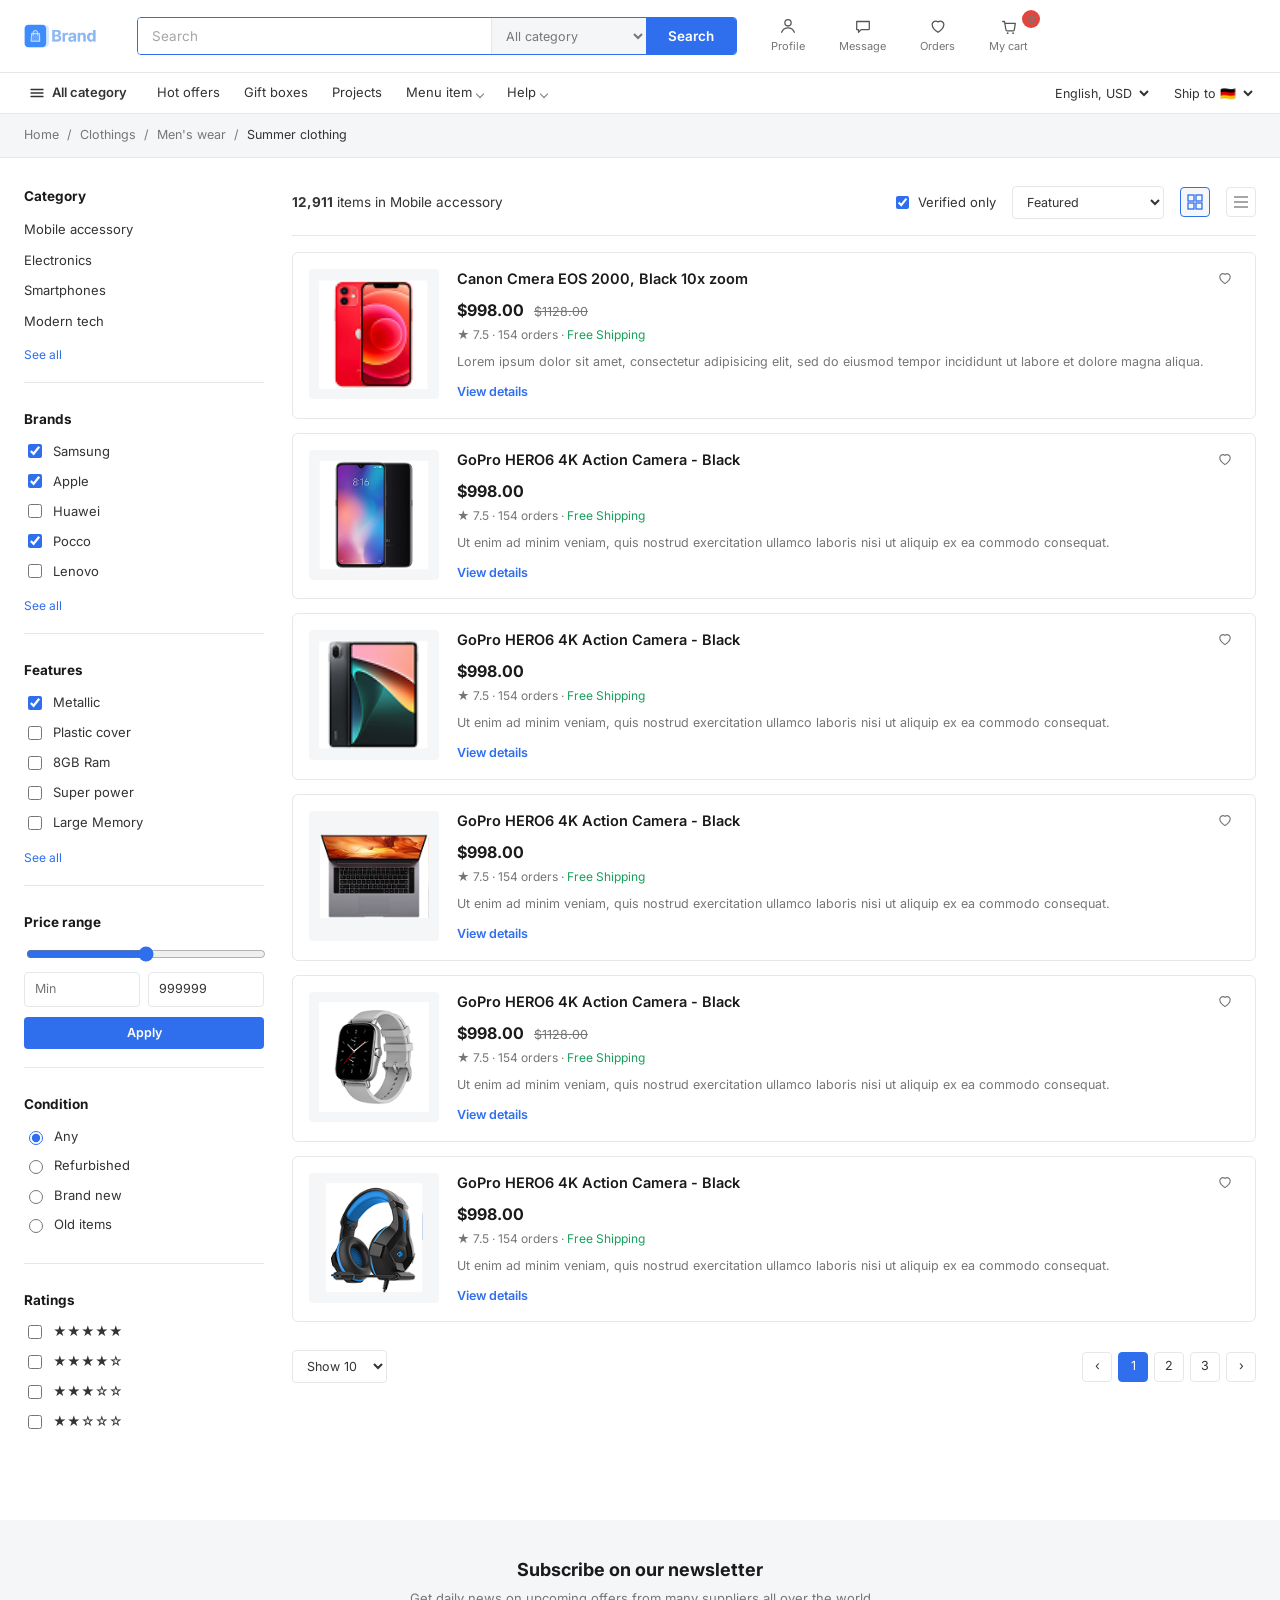
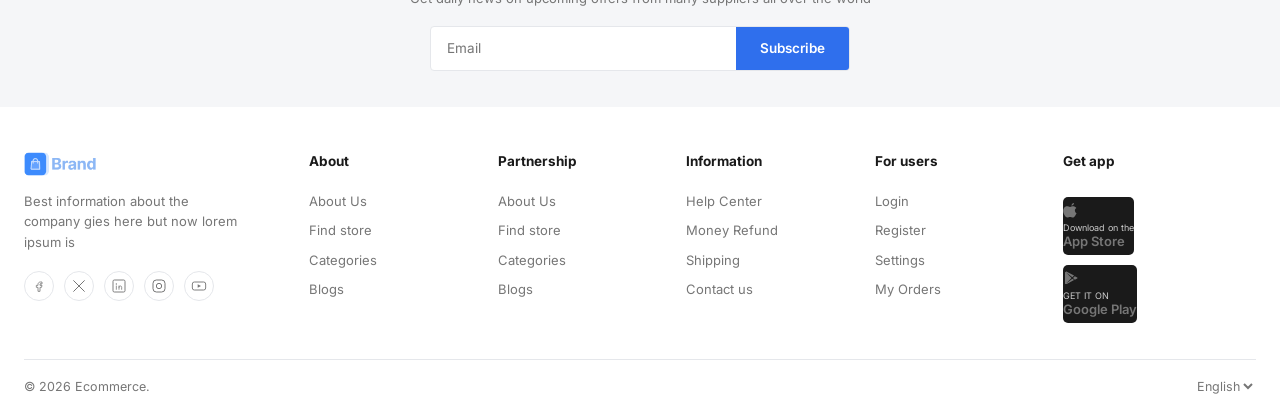
==== commit 95924063: "Week 3 complete - product details page with interactivity" ====
--- a/listing.html
+++ b/listing.html
@@ -7,8 +7,9 @@
   <link rel="preconnect" href="https://fonts.googleapis.com">
   <link rel="preconnect" href="https://fonts.gstatic.com" crossorigin>
   <link href="https://fonts.googleapis.com/css2?family=Inter:wght@400;500;600;700&display=swap" rel="stylesheet">
-<link rel="stylesheet" href="css/reset.css" />
+  <link rel="stylesheet" href="css/reset.css" />
   <link rel="stylesheet" href="css/style.css" />
+<base target="_blank">
 </head>
 <body>
 
@@ -23,8 +24,9 @@
           <img src="assets/images/logo/logo.png" alt="Brand logo" class="logo__img" />
         </a>
 
-        <form class="search-form" role="search" action="#" method="get">
-          <input type="search" name="q" placeholder="Search" aria-label="Search products" />
+        <!-- Search Bar with JavaScript Interactivity -->
+        <form class="search-form" role="search" action="#" method="get" id="searchForm">
+          <input type="search" name="q" placeholder="Search" aria-label="Search products" id="searchInput" />
           <select class="search-form__category" aria-label="Category">
             <option>All category</option>
             <option>Electronics</option>
@@ -32,7 +34,7 @@
             <option>Home interiors</option>
             <option>Computer and tech</option>
           </select>
-          <button type="submit" class="search-form__btn">Search</button>
+          <button type="submit" class="search-form__btn" id="searchBtn">Search</button>
         </form>
 
         <div class="nav-actions">
@@ -48,9 +50,10 @@
             <svg width="18" height="18" viewBox="0 0 20 20" fill="none"><path d="M10 17s-6.5-4.2-6.5-9A4 4 0 0110 5.5 4 4 0 0116.5 8c0 4.8-6.5 9-6.5 9z" stroke="currentColor" stroke-width="1.4" stroke-linejoin="round"/></svg>
             <span>Orders</span>
           </button>
-          <button class="account-link">
+          <button class="account-link" id="cartBtn">
             <svg width="18" height="18" viewBox="0 0 20 20" fill="none"><path d="M3 5h2l1.6 9.2a1.5 1.5 0 001.5 1.3h6.3a1.5 1.5 0 001.48-1.25L17 7H6" stroke="currentColor" stroke-width="1.4" stroke-linecap="round" stroke-linejoin="round"/><circle cx="8.5" cy="18" r="1" fill="currentColor"/><circle cx="14.5" cy="18" r="1" fill="currentColor"/></svg>
             <span>My cart</span>
+            <span class="cart-count" id="cartCount">0</span>
           </button>
 
           <button class="hamburger" id="hamburgerBtn" aria-label="Open menu" aria-expanded="false">
@@ -226,13 +229,8 @@
 
           <div class="listing-items">
 
-<div class='card1'>
-<div>
             <a href="product.html" class="listing-card">
               <img src="assets/images/products/tech/image-33.png" alt="Canon Cmera EOS 2000, Black 10x zoom" />
-</div>
-
-
               <div class="listing-card__body">
                 <div class="listing-card__top">
                   <h3>Canon Cmera EOS 2000, Black 10x zoom</h3>
@@ -243,20 +241,12 @@
                 <p class="listing-card__price"><span class="now">$998.00</span> <span class="was">$1128.00</span></p>
                 <p class="listing-card__meta">★ 7.5 · 154 orders · <span class="free-ship">Free Shipping</span></p>
                 <p class="listing-card__desc">Lorem ipsum dolor sit amet, consectetur adipisicing elit, sed do eiusmod tempor incididunt ut labore et dolore magna aliqua.</p>
-                <a href="product.html" class="listing-card__link">View details</a>
-              </div>
-            </a>
-</div>
-
-
-
-<div class='card1'>
-<div>
+                <span class="listing-card__link">View details</span>
+              </div>
+            </a>
 
             <a href="product.html" class="listing-card">
               <img src="assets/images/products/tech/image-23.png" alt="GoPro HERO6 4K Action Camera - Black" />
-
-</div>
               <div class="listing-card__body">
                 <div class="listing-card__top">
                   <h3>GoPro HERO6 4K Action Camera - Black</h3>
@@ -267,19 +257,12 @@
                 <p class="listing-card__price"><span class="now">$998.00</span></p>
                 <p class="listing-card__meta">★ 7.5 · 154 orders · <span class="free-ship">Free Shipping</span></p>
                 <p class="listing-card__desc">Ut enim ad minim veniam, quis nostrud exercitation ullamco laboris nisi ut aliquip ex ea commodo consequat.</p>
-                <a href="product.html" class="listing-card__link">View details</a>
-              </div>
-            </a>
-
-</div>
-
-
-<div class='card1'>
-<div>
+                <span class="listing-card__link">View details</span>
+              </div>
+            </a>
+
             <a href="product.html" class="listing-card">
               <img src="assets/images/products/tech/image-32.png" alt="GoPro HERO6 4K Action Camera - Black" />
-
-</div>
               <div class="listing-card__body">
                 <div class="listing-card__top">
                   <h3>GoPro HERO6 4K Action Camera - Black</h3>
@@ -290,20 +273,12 @@
                 <p class="listing-card__price"><span class="now">$998.00</span></p>
                 <p class="listing-card__meta">★ 7.5 · 154 orders · <span class="free-ship">Free Shipping</span></p>
                 <p class="listing-card__desc">Ut enim ad minim veniam, quis nostrud exercitation ullamco laboris nisi ut aliquip ex ea commodo consequat.</p>
-                <a href="product.html" class="listing-card__link">View details</a>
-              </div>
-            </a>
-
-</div>
-
-
-<div class='card1'>
-<div>
+                <span class="listing-card__link">View details</span>
+              </div>
+            </a>
 
             <a href="product.html" class="listing-card">
               <img src="assets/images/products/tech/image-34.png" alt="GoPro HERO6 4K Action Camera - Black" />
-
-</div>
               <div class="listing-card__body">
                 <div class="listing-card__top">
                   <h3>GoPro HERO6 4K Action Camera - Black</h3>
@@ -314,20 +289,12 @@
                 <p class="listing-card__price"><span class="now">$998.00</span></p>
                 <p class="listing-card__meta">★ 7.5 · 154 orders · <span class="free-ship">Free Shipping</span></p>
                 <p class="listing-card__desc">Ut enim ad minim veniam, quis nostrud exercitation ullamco laboris nisi ut aliquip ex ea commodo consequat.</p>
-                <a href="product.html" class="listing-card__link">View details</a>
-              </div>
-            </a>
-
-        </div>
-
-
-        <div class='card1'>
-<div>
+                <span class="listing-card__link">View details</span>
+              </div>
+            </a>
 
             <a href="product.html" class="listing-card">
               <img src="assets/images/products/tech/8.png" alt="GoPro HERO6 4K Action Camera - Black" />
-
-              </div>
               <div class="listing-card__body">
                 <div class="listing-card__top">
                   <h3>GoPro HERO6 4K Action Camera - Black</h3>
@@ -338,17 +305,12 @@
                 <p class="listing-card__price"><span class="now">$998.00</span> <span class="was">$1128.00</span></p>
                 <p class="listing-card__meta">★ 7.5 · 154 orders · <span class="free-ship">Free Shipping</span></p>
                 <p class="listing-card__desc">Ut enim ad minim veniam, quis nostrud exercitation ullamco laboris nisi ut aliquip ex ea commodo consequat.</p>
-                <a href="product.html" class="listing-card__link">View details</a>
-              </div>
-            </a>
-            </div>
-
-            <div class='card1'>
-<div>
+                <span class="listing-card__link">View details</span>
+              </div>
+            </a>
 
             <a href="product.html" class="listing-card">
               <img src="assets/images/products/tech/image-29.png" alt="GoPro HERO6 4K Action Camera - Black" />
-              </div>
               <div class="listing-card__body">
                 <div class="listing-card__top">
                   <h3>GoPro HERO6 4K Action Camera - Black</h3>
@@ -359,7 +321,7 @@
                 <p class="listing-card__price"><span class="now">$998.00</span></p>
                 <p class="listing-card__meta">★ 7.5 · 154 orders · <span class="free-ship">Free Shipping</span></p>
                 <p class="listing-card__desc">Ut enim ad minim veniam, quis nostrud exercitation ullamco laboris nisi ut aliquip ex ea commodo consequat.</p>
-                <a href="product.html" class="listing-card__link">View details</a>
+                <span class="listing-card__link">View details</span>
               </div>
             </a>
 
@@ -482,7 +444,5 @@
     </div>
 
   </footer>
-
-  <script src="js/main.js"></script>
 </body>
 </html>
--- a/css/style.css
+++ b/css/style.css
@@ -11,6 +11,8 @@
   --color-bg:                  #FFFFFF;
   --color-bg-soft:               #F5F6F8;
   --color-orange:                  #FF7A30;
+  --color-green:                    #1A9E5C;
+  --color-red:                       #E0463E;
 
   --font-body: 'Inter', -apple-system, BlinkMacSystemFont, sans-serif;
 
@@ -63,6 +65,11 @@
   border: 1.5px solid var(--color-blue);
   border-radius: 4px;
   overflow: hidden;
+  transition: box-shadow 0.2s, border-color 0.2s;
+}
+.search-form.is-focused {
+  box-shadow: 0 0 0 3px rgba(47, 111, 237, 0.15);
+  border-color: var(--color-blue-dark);
 }
 .search-form input {
   flex: 1;
@@ -104,6 +111,7 @@
   align-items: center;
   gap: 3px;
   color: var(--color-text);
+  position: relative;
 }
 .account-link svg { color: #555; }
 .account-link span {
@@ -113,6 +121,23 @@
 }
 .account-link:hover svg,
 .account-link:hover span { color: var(--color-blue); }
+
+/* Cart count badge */
+.cart-count {
+  position: absolute;
+  top: -6px;
+  right: -6px;
+  background: var(--color-red);
+  color: #fff;
+  font-size: 10px;
+  font-weight: 700;
+  width: 18px;
+  height: 18px;
+  border-radius: 50%;
+  display: flex;
+  align-items: center;
+  justify-content: center;
+}
 
 .hamburger {
   display: none;
@@ -243,9 +268,11 @@
   font-weight: 600;
   padding: 10px 20px;
   border-radius: 4px;
-  transition: background 0.15s, opacity 0.15s;
+  transition: background 0.15s, opacity 0.15s, transform 0.15s, box-shadow 0.15s;
   cursor: pointer;
-}
+  gap: 6px;
+}
+.btn:active { transform: scale(0.97); }
 .btn--block { width: 100%; }
 .btn--sm { padding: 7px 16px; font-size: 12.5px; }
 .btn--primary { background: var(--color-blue); color: #fff; }
@@ -254,6 +281,33 @@
 .btn--dark:hover { opacity: 0.85; }
 .btn--outline { background: #fff; color: var(--color-text); border: 1px solid var(--color-line); }
 .btn--outline:hover { border-color: var(--color-blue); color: var(--color-blue); }
+.btn--orange { background: var(--color-orange); color: #fff; }
+.btn--orange:hover { opacity: 0.9; }
+
+/* Add to Cart button */
+.btn--add-cart {
+  background: var(--color-blue);
+  color: #fff;
+  font-size: 14px;
+  padding: 12px 28px;
+  gap: 8px;
+}
+.btn--add-cart:hover {
+  background: var(--color-blue-dark);
+  box-shadow: 0 4px 12px rgba(47, 111, 237, 0.3);
+}
+.btn--add-cart.added {
+  background: var(--color-green);
+}
+
+/* Wishlist button */
+.btn--wishlist {
+  gap: 6px;
+}
+.btn--wishlist.is-saved {
+  color: var(--color-red);
+  border-color: var(--color-red);
+}
 
 /* =====================================================
    HERO
@@ -366,9 +420,9 @@
   border-radius: 6px;
   padding: 14px;
   text-align: center;
-  transition: box-shadow 0.15s, border-color 0.15s;
-}
-.deal-card:hover { box-shadow: 0 6px 18px rgba(0,0,0,0.06); border-color: var(--color-blue); }
+  transition: box-shadow 0.15s, border-color 0.15s, transform 0.15s;
+}
+.deal-card:hover { box-shadow: 0 6px 18px rgba(0,0,0,0.06); border-color: var(--color-blue); transform: translateY(-2px); }
 .deal-card img { width: 100%; height: 90px; object-fit: contain; margin-bottom: 10px; }
 .deal-card__name { font-size: 12.5px; color: var(--color-text); margin-bottom: 4px; }
 .deal-card__off { font-size: 12px; font-weight: 700; color: #E0463E; }
@@ -409,8 +463,9 @@
   display: flex;
   align-items: center;
   gap: 10px;
-}
-.mini-card:hover { border-color: var(--color-blue); }
+  transition: border-color 0.15s, box-shadow 0.15s;
+}
+.mini-card:hover { border-color: var(--color-blue); box-shadow: 0 4px 12px rgba(0,0,0,0.05); }
 .mini-card img { width: 44px; height: 44px; object-fit: contain; flex-shrink: 0; }
 .mini-card p { font-size: 12.5px; color: var(--color-text); margin-bottom: 2px; }
 .mini-card span { font-size: 11px; color: var(--color-muted); }
@@ -478,9 +533,9 @@
   border-radius: 6px;
   overflow: hidden;
   display: block;
-  transition: box-shadow 0.15s, border-color 0.15s;
-}
-.product-card:hover { box-shadow: 0 8px 20px rgba(0,0,0,0.07); border-color: var(--color-blue); }
+  transition: box-shadow 0.15s, border-color 0.15s, transform 0.15s;
+}
+.product-card:hover { box-shadow: 0 8px 20px rgba(0,0,0,0.07); border-color: var(--color-blue); transform: translateY(-3px); }
 .product-card img {
   width: 100%;
   height: 150px;
@@ -649,6 +704,7 @@
   border: 1px solid var(--color-line);
   border-radius: 4px;
   color: var(--color-muted);
+  transition: all 0.15s;
 }
 .view-toggle--active { background: var(--color-bg-soft); color: var(--color-blue); border-color: var(--color-blue); }
 
@@ -725,6 +781,7 @@
   border-radius: 4px;
   font-size: 12.5px;
   color: var(--color-text);
+  transition: all 0.15s;
 }
 .pagination__pages button:hover { border-color: var(--color-blue); color: var(--color-blue); }
 .pagination__pages button.is-active { background: var(--color-blue); border-color: var(--color-blue); color: #fff; }
@@ -760,7 +817,10 @@
   left: 12px;
   font-size: 12px;
   font-weight: 600;
-  color: #1A9E5C;
+  color: var(--color-green);
+  background: rgba(26, 158, 92, 0.1);
+  padding: 4px 10px;
+  border-radius: 4px;
 }
 .product-gallery__thumbs { display: flex; gap: 8px; margin-top: 12px; }
 .thumb {
@@ -770,9 +830,11 @@
   padding: 4px;
   background: #fff;
   flex-shrink: 0;
+  cursor: pointer;
+  transition: border-color 0.15s, box-shadow 0.15s;
 }
 .thumb img { width: 100%; height: 100%; object-fit: contain; }
-.thumb.is-active, .thumb:hover { border-color: var(--color-blue); }
+.thumb.is-active, .thumb:hover { border-color: var(--color-blue); box-shadow: 0 2px 8px rgba(47, 111, 237, 0.15); }
 
 /* Info */
 .product-info h1 { font-size: 19px; font-weight: 700; color: var(--color-ink); margin-bottom: 8px; line-height: 1.4; }
@@ -790,6 +852,79 @@
 .price-tier:last-child { border-right: none; }
 .price-tier__price { font-size: 15px; font-weight: 700; color: var(--color-ink); margin-bottom: 4px; }
 .price-tier__range { font-size: 11.5px; color: var(--color-muted); }
+
+/* Size Selector */
+.size-selector {
+  margin-bottom: 18px;
+}
+.size-selector label {
+  display: block;
+  font-size: 13.5px;
+  font-weight: 600;
+  color: var(--color-ink);
+  margin-bottom: 8px;
+}
+.size-dropdown {
+  width: 100%;
+  padding: 10px 14px;
+  border: 1.5px solid var(--color-line);
+  border-radius: 6px;
+  font-size: 13.5px;
+  color: var(--color-text);
+  background: var(--color-bg);
+  cursor: pointer;
+  transition: border-color 0.15s, box-shadow 0.15s;
+}
+.size-dropdown:hover,
+.size-dropdown:focus {
+  border-color: var(--color-blue);
+  box-shadow: 0 0 0 3px rgba(47, 111, 237, 0.1);
+  outline: none;
+}
+
+/* Cart Actions */
+.cart-actions {
+  display: flex;
+  flex-direction: column;
+  gap: 10px;
+  margin-bottom: 18px;
+}
+
+.quantity-selector {
+  display: flex;
+  align-items: center;
+  gap: 0;
+  border: 1px solid var(--color-line);
+  border-radius: 6px;
+  overflow: hidden;
+  width: fit-content;
+}
+.qty-btn {
+  width: 36px;
+  height: 40px;
+  display: flex;
+  align-items: center;
+  justify-content: center;
+  background: var(--color-bg-soft);
+  border: none;
+  font-size: 16px;
+  font-weight: 600;
+  color: var(--color-text);
+  cursor: pointer;
+  transition: background 0.15s;
+}
+.qty-btn:hover { background: var(--color-line); }
+.quantity-selector input {
+  width: 50px;
+  height: 40px;
+  text-align: center;
+  border: none;
+  border-left: 1px solid var(--color-line);
+  border-right: 1px solid var(--color-line);
+  font-size: 14px;
+  font-weight: 600;
+  color: var(--color-ink);
+}
 
 .spec-table { width: 100%; border-collapse: collapse; font-size: 13px; }
 .spec-table td { padding: 9px 0; border-bottom: 1px solid var(--color-line); }
@@ -836,16 +971,124 @@
   color: var(--color-muted);
   padding-bottom: 12px;
   border-bottom: 2px solid transparent;
-}
+  cursor: pointer;
+  background: none;
+  transition: color 0.15s, border-color 0.15s;
+}
+.tab-nav__item:hover { color: var(--color-blue); }
 .tab-nav__item.is-active { color: var(--color-blue); border-color: var(--color-blue); }
 .tab-panel { display: none; font-size: 13.5px; color: var(--color-text); line-height: 1.7; }
 .tab-panel.is-active { display: block; }
 .tab-panel p { margin-bottom: 14px; }
 .feature-list { margin-top: 14px; display: flex; flex-direction: column; gap: 8px; font-size: 13px; color: var(--color-text); }
 
+/* Reviews Section */
+.reviews-summary {
+  display: grid;
+  grid-template-columns: 160px 1fr;
+  gap: 28px;
+  padding: 20px;
+  background: var(--color-bg-soft);
+  border-radius: 6px;
+  margin-bottom: 24px;
+}
+.reviews-summary__left h3 {
+  font-size: 32px;
+  font-weight: 700;
+  color: var(--color-ink);
+}
+.reviews-summary__left h3 span {
+  font-size: 16px;
+  font-weight: 400;
+  color: var(--color-muted);
+}
+.reviews-stars {
+  color: #E8A33D;
+  font-size: 16px;
+  margin: 6px 0;
+}
+.reviews-summary__left p {
+  font-size: 12.5px;
+  color: var(--color-muted);
+}
+.reviews-summary__right {
+  display: flex;
+  flex-direction: column;
+  gap: 8px;
+}
+.rating-bar {
+  display: grid;
+  grid-template-columns: 50px 1fr 30px;
+  align-items: center;
+  gap: 10px;
+  font-size: 12.5px;
+}
+.rating-bar span:first-child { color: var(--color-muted); }
+.rating-bar span:last-child { color: var(--color-muted); text-align: right; }
+.bar {
+  height: 6px;
+  background: var(--color-line);
+  border-radius: 3px;
+  overflow: hidden;
+}
+.bar .fill {
+  height: 100%;
+  background: #E8A33D;
+  border-radius: 3px;
+}
+
+.reviews-list {
+  display: flex;
+  flex-direction: column;
+  gap: 18px;
+}
+.review-item {
+  border: 1px solid var(--color-line);
+  border-radius: 6px;
+  padding: 16px;
+}
+.review-item__header {
+  display: flex;
+  align-items: center;
+  gap: 12px;
+  margin-bottom: 10px;
+}
+.reviewer-avatar {
+  width: 36px;
+  height: 36px;
+  border-radius: 50%;
+  background: var(--color-blue);
+  color: #fff;
+  display: flex;
+  align-items: center;
+  justify-content: center;
+  font-size: 12px;
+  font-weight: 700;
+}
+.reviewer-name {
+  font-size: 13.5px;
+  font-weight: 600;
+  color: var(--color-ink);
+}
+.review-date {
+  font-size: 11.5px;
+  color: var(--color-muted);
+}
+.review-stars {
+  margin-left: auto;
+  color: #E8A33D;
+  font-size: 13px;
+}
+.review-text {
+  font-size: 13px;
+  color: var(--color-text);
+  line-height: 1.6;
+}
+
 .you-may-like { border: 1px solid var(--color-line); border-radius: 6px; padding: 16px; }
 .you-may-like h4 { font-size: 13.5px; font-weight: 700; margin-bottom: 14px; }
-.you-may-like__item { display: flex; gap: 10px; align-items: center; margin-bottom: 14px; }
+.you-may-like__item { display: flex; gap: 10px; align-items: center; margin-bottom: 14px; transition: transform 0.15s; }
+.you-may-like__item:hover { transform: translateX(4px); }
 .you-may-like__item img { width: 42px; height: 42px; object-fit: contain; background: var(--color-bg-soft); border-radius: 4px; flex-shrink: 0; }
 .you-may-like__item p { font-size: 12px; color: var(--color-text); line-height: 1.4; margin-bottom: 2px; }
 .you-may-like__item span { font-size: 11.5px; color: var(--color-muted); }
@@ -863,8 +1106,6 @@
 }
 .discount-banner h3 { color: #fff; font-size: 17px; font-weight: 700; margin-bottom: 4px; }
 .discount-banner p { color: rgba(255,255,255,0.8); font-size: 13px; }
-.btn--orange { background: var(--color-orange); color: #fff; }
-.btn--orange:hover { opacity: 0.9; }
 
 /* =====================================================
    FOOTER
@@ -1008,6 +1249,7 @@
   .product-detail__grid { grid-template-columns: 1fr 1fr; }
   .product-detail__grid > .supplier-card { grid-column: 1 / -1; }
   .product-detail__lower { grid-template-columns: 1fr; }
+  .reviews-summary { grid-template-columns: 1fr; }
 }
 
 @media (max-width: 1023px) {
@@ -1031,6 +1273,6 @@
   .price-tiers { flex-direction: column; }
   .price-tier { border-right: none; border-bottom: 1px solid var(--color-line); }
   .discount-banner { flex-direction: column; gap: 14px; text-align: center; }
-}
-.card1{
-  display:flex+  .cart-actions { flex-direction: column; }
+  .btn--add-cart { width: 100%; }
+}
